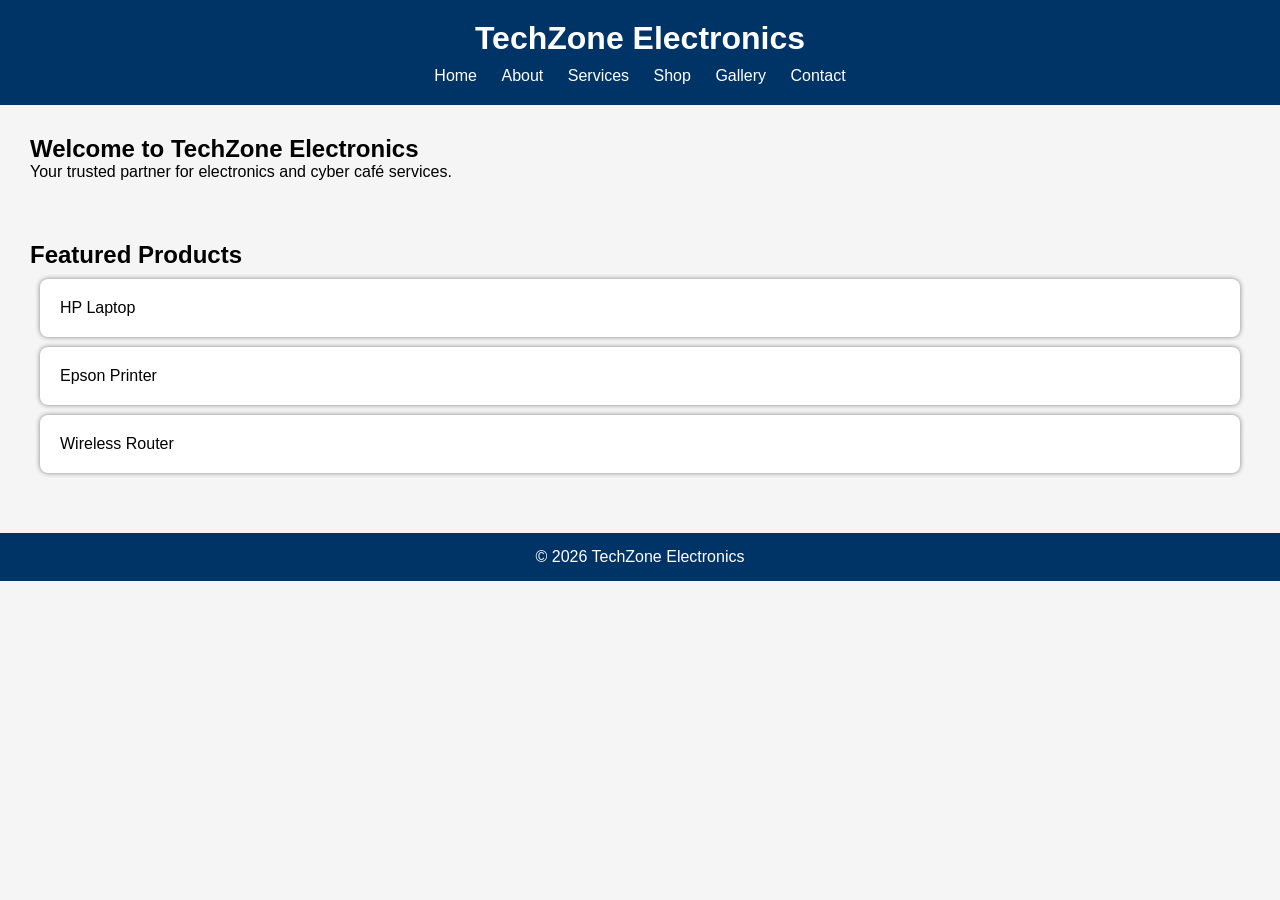
==== index.html @ 393b24fb "index" ====
<!DOCTYPE html>
<html>
<head>
    <title>TechZone Electronics</title>
    <link rel="stylesheet" href="css/style.css">
</head>
<body>

<header>
    <h1>TechZone Electronics</h1>
    <nav>
        <a href="index.html">Home</a>
        <a href="about.html">About</a>
        <a href="services.html">Services</a>
        <a href="shop.html">Shop</a>
        <a href="gallery.html">Gallery</a>
        <a href="contact.html">Contact</a>
    </nav>
</header>

<section>
    <h2>Welcome to TechZone Electronics</h2>
    <p>Your trusted partner for electronics and cyber café services.</p>
</section>

<section>
    <h2>Featured Products</h2>
    <div class="card">HP Laptop</div>
    <div class="card">Epson Printer</div>
    <div class="card">Wireless Router</div>
</section>

<footer>
    <p>&copy; 2026 TechZone Electronics</p>
</footer>

</body>
</html>
---- css/style.css ----
*{
    margin:0;
    padding:0;
    box-sizing:border-box;
}

body{
    font-family:Arial, sans-serif;
    background:#f5f5f5;
}

header{
    background:#003366;
    color:white;
    padding:20px;
    text-align:center;
}

nav{
    margin-top:10px;
}

nav a{
    color:white;
    text-decoration:none;
    margin:0 10px;
}

section{
    padding:30px;
}

.card{
    background:white;
    padding:20px;
    margin:10px;
    border-radius:8px;
    box-shadow:0 0 5px gray;
}

img{
    width:300px;
    margin:10px;
}

form input,
form textarea{
    width:100%;
    padding:10px;
}

button{
    background:#ff6600;
    color:white;
    border:none;
    padding:10px 20px;
}

footer{
    background:#003366;
    color:white;
    text-align:center;
    padding:15px;
    margin-top:20px;
}
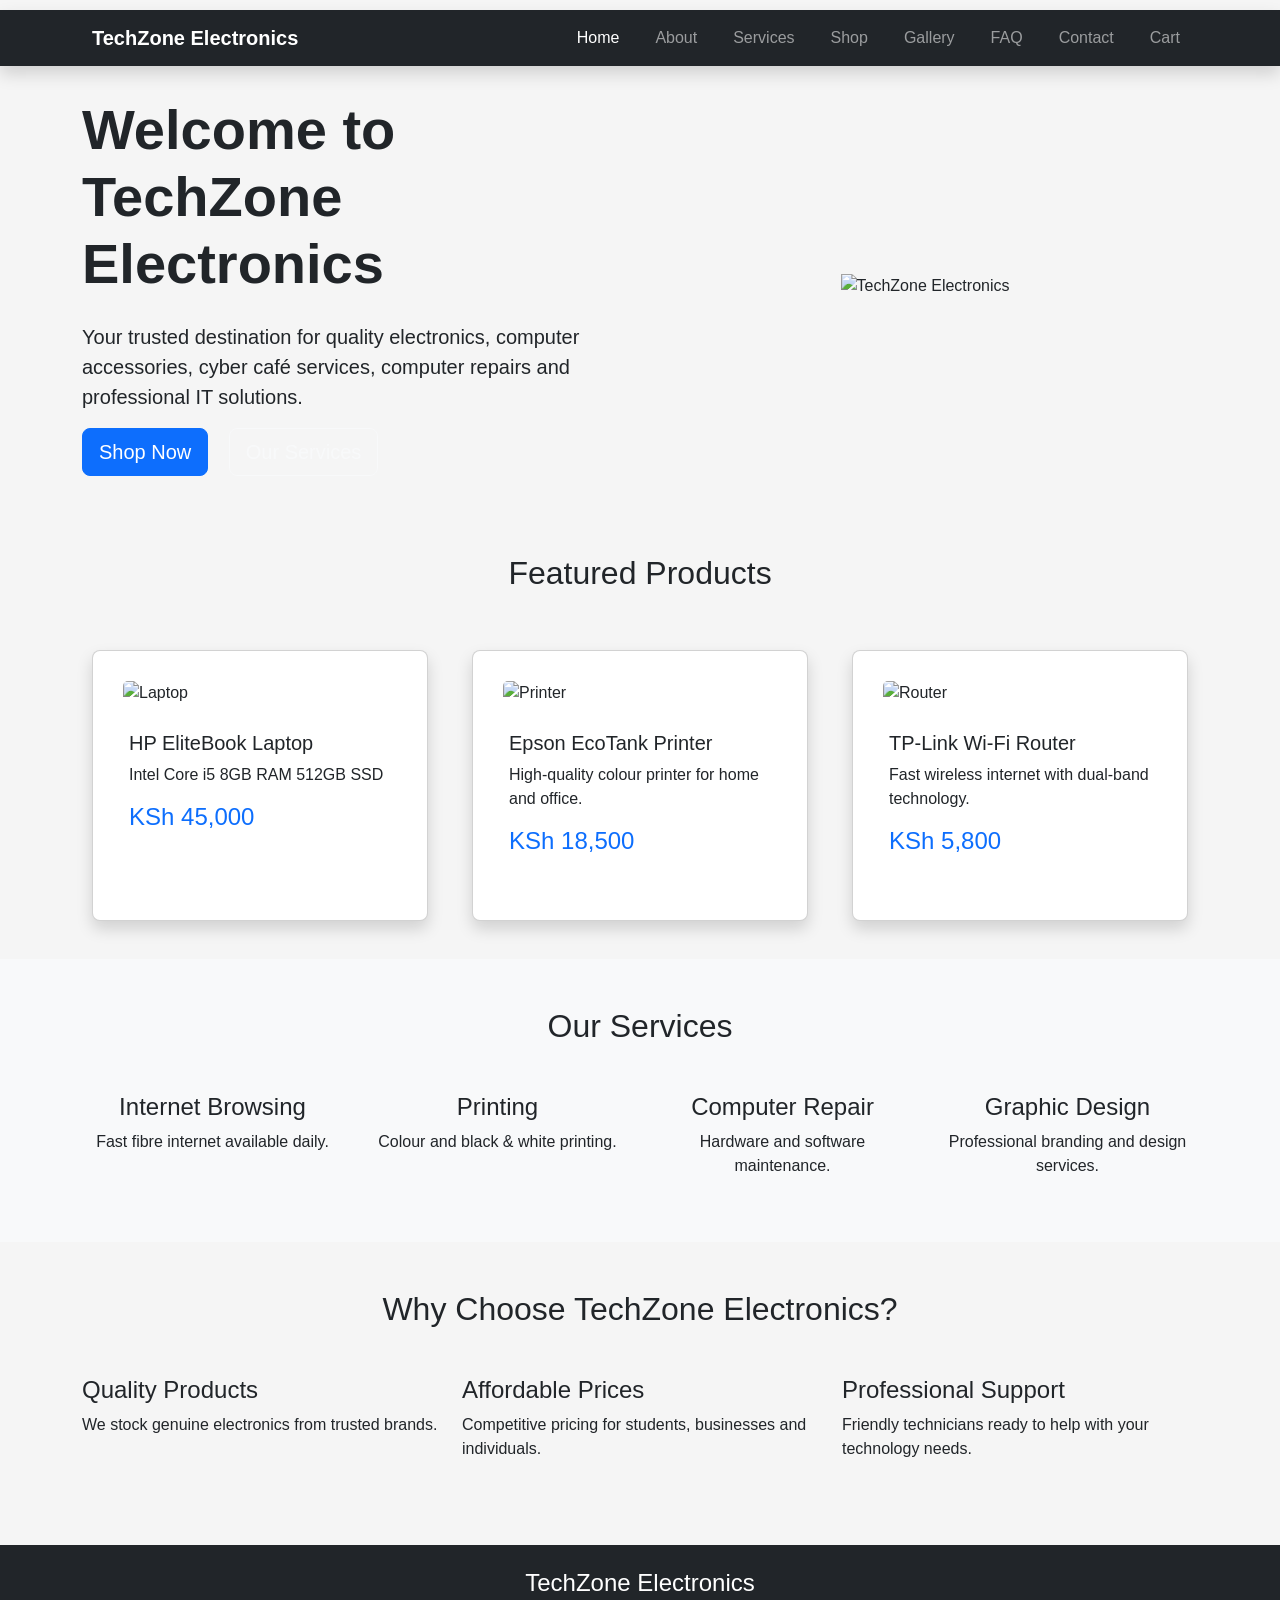
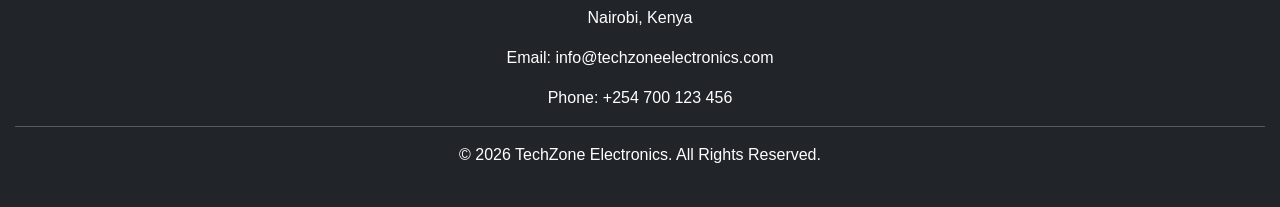
==== commit e588a23a: "bootstrap" ====
--- a/index.html
+++ b/index.html
@@ -1,38 +1,349 @@
 <!DOCTYPE html>
-<html>
+<html lang="en">
+
 <head>
-    <title>TechZone Electronics</title>
+    <meta charset="UTF-8">
+    <meta name="viewport" content="width=device-width, initial-scale=1.0">
+    <title>TechZone Electronics | Home</title>
+
+    <!-- Bootstrap CSS -->
+    <link href="https://cdn.jsdelivr.net/npm/bootstrap@5.3.3/dist/css/bootstrap.min.css" rel="stylesheet">
+
+    <!-- External CSS -->
     <link rel="stylesheet" href="css/style.css">
 </head>
+
 <body>
 
-<header>
-    <h1>TechZone Electronics</h1>
-    <nav>
-        <a href="index.html">Home</a>
-        <a href="about.html">About</a>
-        <a href="services.html">Services</a>
-        <a href="shop.html">Shop</a>
-        <a href="gallery.html">Gallery</a>
-        <a href="contact.html">Contact</a>
+    <!-- Navigation Bar -->
+    <nav class="navbar navbar-expand-lg navbar-dark bg-dark shadow">
+        <div class="container">
+
+            <a class="navbar-brand fw-bold" href="index.html">
+                TechZone Electronics
+            </a>
+
+            <button class="navbar-toggler" type="button" data-bs-toggle="collapse"
+                data-bs-target="#navbarNav">
+
+                <span class="navbar-toggler-icon"></span>
+
+            </button>
+
+            <div class="collapse navbar-collapse" id="navbarNav">
+
+                <ul class="navbar-nav ms-auto">
+
+                    <li class="nav-item">
+                        <a class="nav-link active" href="index.html">
+                            Home
+                        </a>
+                    </li>
+
+                    <li class="nav-item">
+                        <a class="nav-link" href="about.html">
+                            About
+                        </a>
+                    </li>
+
+                    <li class="nav-item">
+                        <a class="nav-link" href="services.html">
+                            Services
+                        </a>
+                    </li>
+
+                    <li class="nav-item">
+                        <a class="nav-link" href="shop.html">
+                            Shop
+                        </a>
+                    </li>
+
+                    <li class="nav-item">
+                        <a class="nav-link" href="gallery.html">
+                            Gallery
+                        </a>
+                    </li>
+
+                    <li class="nav-item">
+                        <a class="nav-link" href="faq.html">
+                            FAQ
+                        </a>
+                    </li>
+
+                    <li class="nav-item">
+                        <a class="nav-link" href="contact.html">
+                            Contact
+                        </a>
+                    </li>
+
+                    <li class="nav-item">
+                        <a class="nav-link" href="cart.html">
+                            Cart
+                        </a>
+                    </li>
+
+                </ul>
+
+            </div>
+
+        </div>
     </nav>
-</header>
-
-<section>
-    <h2>Welcome to TechZone Electronics</h2>
-    <p>Your trusted partner for electronics and cyber café services.</p>
-</section>
-
-<section>
-    <h2>Featured Products</h2>
-    <div class="card">HP Laptop</div>
-    <div class="card">Epson Printer</div>
-    <div class="card">Wireless Router</div>
-</section>
-
-<footer>
-    <p>&copy; 2026 TechZone Electronics</p>
-</footer>
+
+    <!-- Hero Section -->
+
+    <section class="hero">
+
+        <div class="container">
+
+            <div class="row align-items-center">
+
+                <div class="col-lg-6">
+
+                    <h1 class="display-4 fw-bold">
+                        Welcome to TechZone Electronics
+                    </h1>
+
+                    <p class="lead mt-4">
+
+                        Your trusted destination for quality electronics,
+                        computer accessories, cyber café services,
+                        computer repairs and professional IT solutions.
+
+                    </p>
+
+                    <a href="shop.html" class="btn btn-primary btn-lg me-3">
+                        Shop Now
+                    </a>
+
+                    <a href="services.html" class="btn btn-outline-light btn-lg">
+                        Our Services
+                    </a>
+
+                </div>
+
+                <div class="col-lg-6 text-center">
+
+                    <img src="images/hero.png"
+                        class="img-fluid"
+                        alt="TechZone Electronics">
+
+                </div>
+
+            </div>
+
+        </div>
+
+    </section>
+
+    <!-- Featured Products -->
+
+    <section class="container py-5">
+
+        <h2 class="text-center mb-5">
+            Featured Products
+        </h2>
+
+        <div class="row">
+
+            <div class="col-md-4">
+
+                <div class="card h-100 shadow">
+
+                    <img src="images/laptop.jpg"
+                        class="card-img-top"
+                        alt="Laptop">
+
+                    <div class="card-body">
+
+                        <h5 class="card-title">
+                            HP EliteBook Laptop
+                        </h5>
+
+                        <p class="card-text">
+
+                            Intel Core i5
+                            8GB RAM
+                            512GB SSD
+
+                        </p>
+
+                        <h4 class="text-primary">
+                            KSh 45,000
+                        </h4>
+
+                    </div>
+
+                </div>
+
+            </div>
+
+            <div class="col-md-4">
+
+                <div class="card h-100 shadow">
+
+                    <img src="images/printer.jpg"
+                        class="card-img-top"
+                        alt="Printer">
+
+                    <div class="card-body">
+
+                        <h5 class="card-title">
+                            Epson EcoTank Printer
+                        </h5>
+
+                        <p class="card-text">
+
+                            High-quality colour printer
+                            for home and office.
+
+                        </p>
+
+                        <h4 class="text-primary">
+                            KSh 18,500
+                        </h4>
+
+                    </div>
+
+                </div>
+
+            </div>
+
+            <div class="col-md-4">
+
+                <div class="card h-100 shadow">
+
+                    <img src="images/router.jpg"
+                        class="card-img-top"
+                        alt="Router">
+
+                    <div class="card-body">
+
+                        <h5 class="card-title">
+                            TP-Link Wi-Fi Router
+                        </h5>
+
+                        <p class="card-text">
+
+                            Fast wireless internet
+                            with dual-band technology.
+
+                        </p>
+
+                        <h4 class="text-primary">
+                            KSh 5,800
+                        </h4>
+
+                    </div>
+
+                </div>
+
+            </div>
+
+        </div>
+
+    </section>
+
+   
+
+    <section class="bg-light py-5">
+
+        <div class="container">
+
+            <h2 class="text-center mb-5">
+                Our Services
+            </h2>
+
+            <div class="row text-center">
+
+                <div class="col-md-3">
+                    <h4>Internet Browsing</h4>
+                    <p>Fast fibre internet available daily.</p>
+                </div>
+
+                <div class="col-md-3">
+                    <h4>Printing</h4>
+                    <p>Colour and black & white printing.</p>
+                </div>
+
+                <div class="col-md-3">
+                    <h4>Computer Repair</h4>
+                    <p>Hardware and software maintenance.</p>
+                </div>
+
+                <div class="col-md-3">
+                    <h4>Graphic Design</h4>
+                    <p>Professional branding and design services.</p>
+                </div>
+
+            </div>
+
+        </div>
+
+    </section>
+
+  
+
+    <section class="container py-5">
+
+        <h2 class="text-center">
+            Why Choose TechZone Electronics?
+        </h2>
+
+        <div class="row mt-5">
+
+            <div class="col-md-4">
+                <h4>Quality Products</h4>
+                <p>We stock genuine electronics from trusted brands.</p>
+            </div>
+
+            <div class="col-md-4">
+                <h4>Affordable Prices</h4>
+                <p>Competitive pricing for students, businesses and individuals.</p>
+            </div>
+
+            <div class="col-md-4">
+                <h4>Professional Support</h4>
+                <p>Friendly technicians ready to help with your technology needs.</p>
+            </div>
+
+        </div>
+
+    </section>
+
+   
+
+    <footer class="bg-dark text-white text-center py-4">
+
+        <h4>TechZone Electronics</h4>
+
+        <p>
+            Nairobi, Kenya
+        </p>
+
+        <p>
+            Email: info@techzoneelectronics.com
+        </p>
+
+        <p>
+            Phone: +254 700 123 456
+        </p>
+
+        <hr>
+
+        <p>
+            &copy; 2026 TechZone Electronics. All Rights Reserved.
+        </p>
+
+    </footer>
+
+    
+
+    <script src="https://cdn.jsdelivr.net/npm/bootstrap@5.3.3/dist/js/bootstrap.bundle.min.js"></script>
+
+   
+
+    <script src="js/darkmode.js"></script>
 
 </body>
+
 </html>
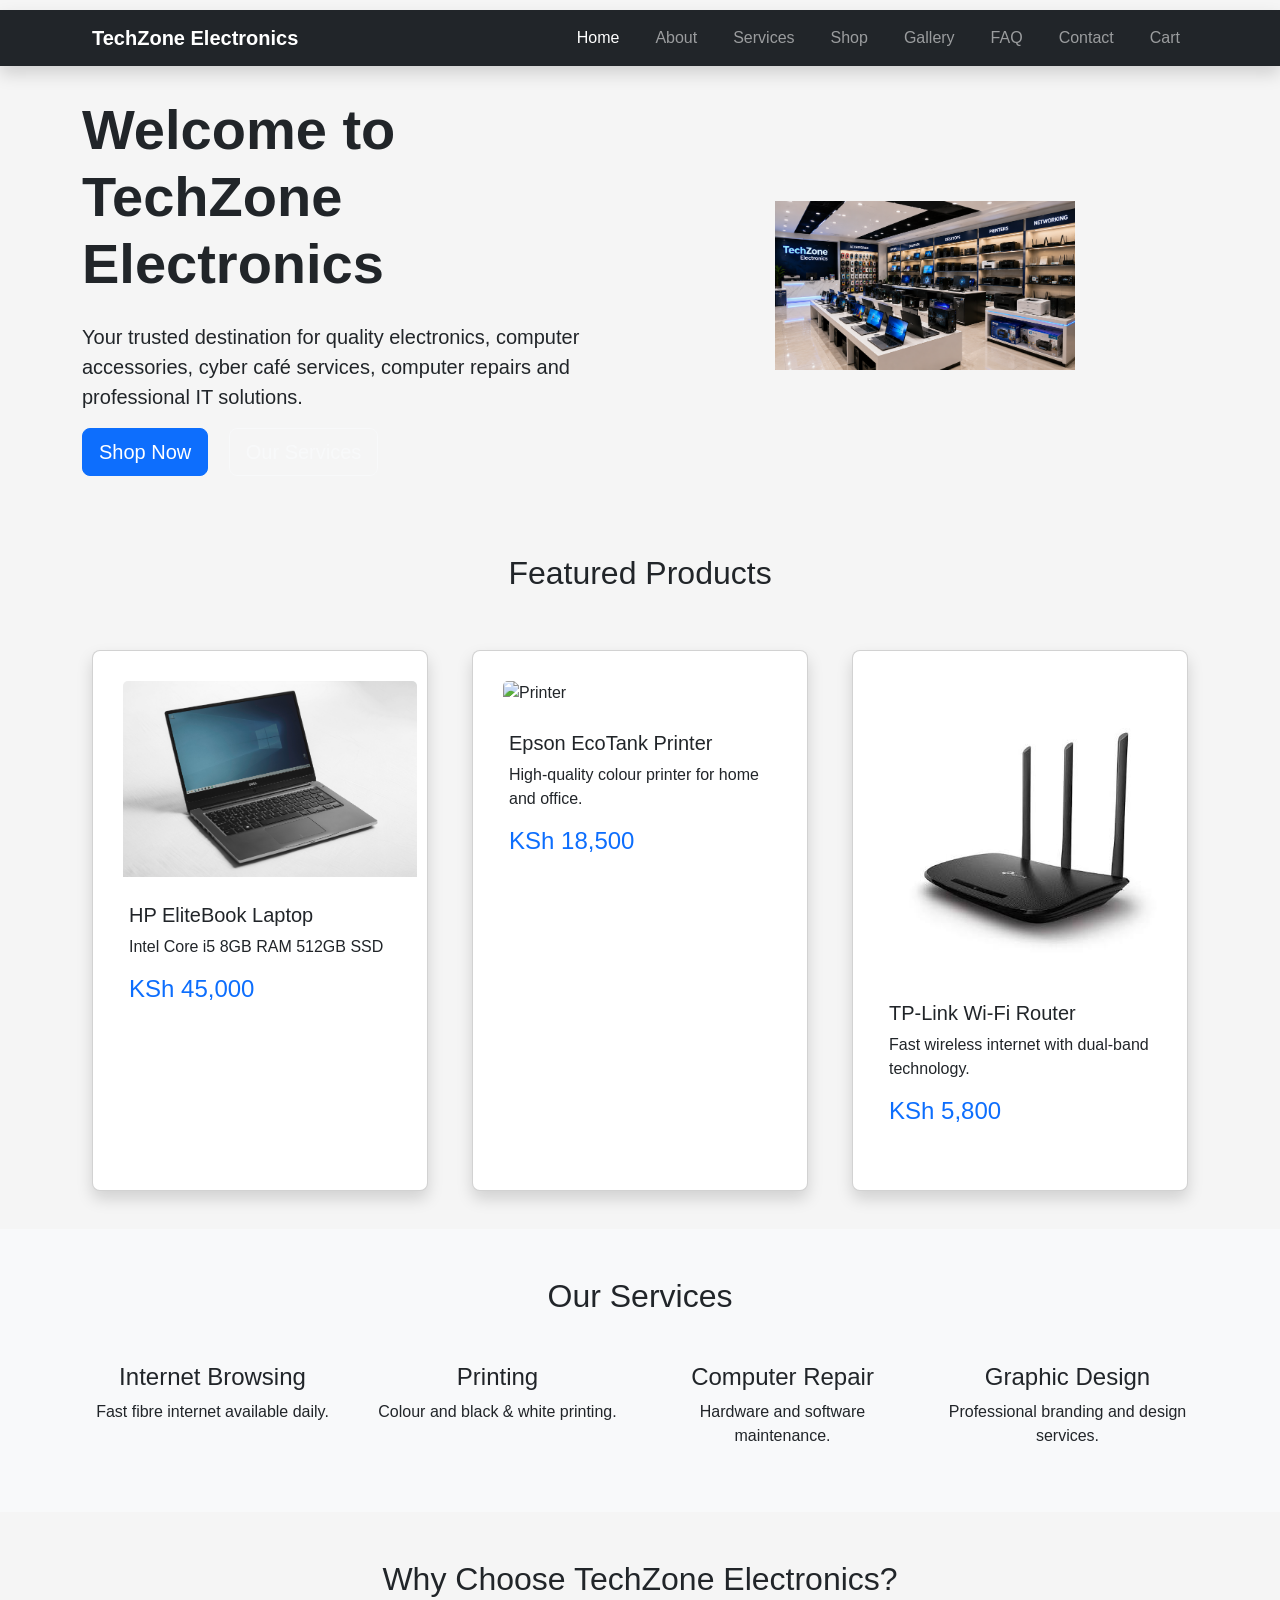
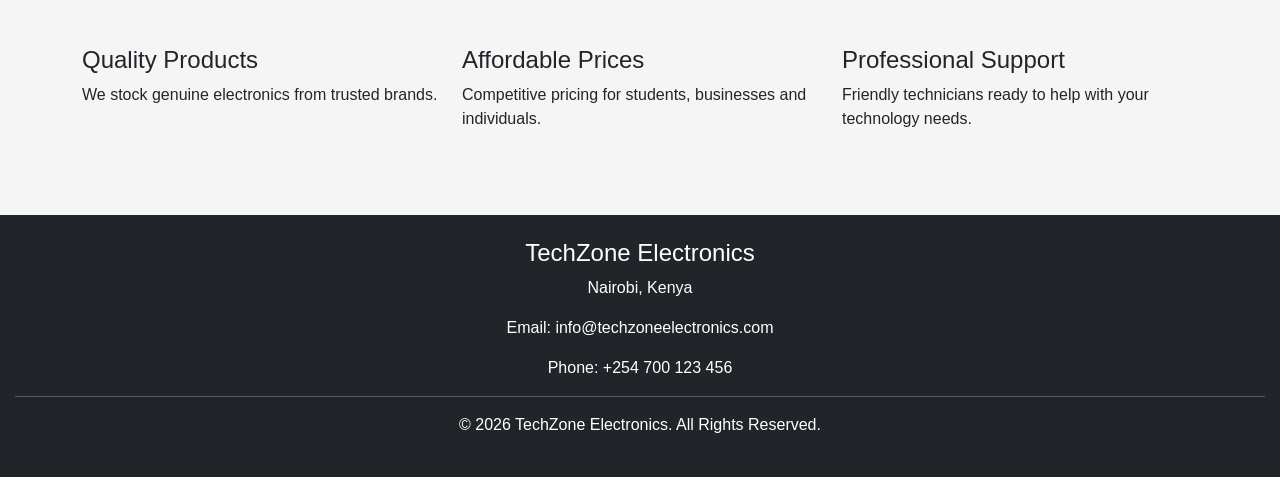
==== commit ade5b94b: "Image home" ====
--- a/index.html
+++ b/index.html
@@ -89,7 +89,7 @@
         </div>
     </nav>
 
-    <!-- Hero Section -->
+  
 
     <section class="hero">
 
@@ -123,7 +123,7 @@
 
                 <div class="col-lg-6 text-center">
 
-                    <img src="images/hero.png"
+                    <img src="Images/hero.png"
                         class="img-fluid"
                         alt="TechZone Electronics">
 
@@ -135,7 +135,7 @@
 
     </section>
 
-    <!-- Featured Products -->
+    
 
     <section class="container py-5">
 
@@ -149,7 +149,7 @@
 
                 <div class="card h-100 shadow">
 
-                    <img src="images/laptop.jpg"
+                    <img src="Images/Laptop.jpg"
                         class="card-img-top"
                         alt="Laptop">
 
@@ -181,7 +181,7 @@
 
                 <div class="card h-100 shadow">
 
-                    <img src="images/printer.jpg"
+                    <img src="Images/Printer.jpg"
                         class="card-img-top"
                         alt="Printer">
 
@@ -212,7 +212,7 @@
 
                 <div class="card h-100 shadow">
 
-                    <img src="images/router.jpg"
+                    <img src="Images/Router.jpg"
                         class="card-img-top"
                         alt="Router">
 
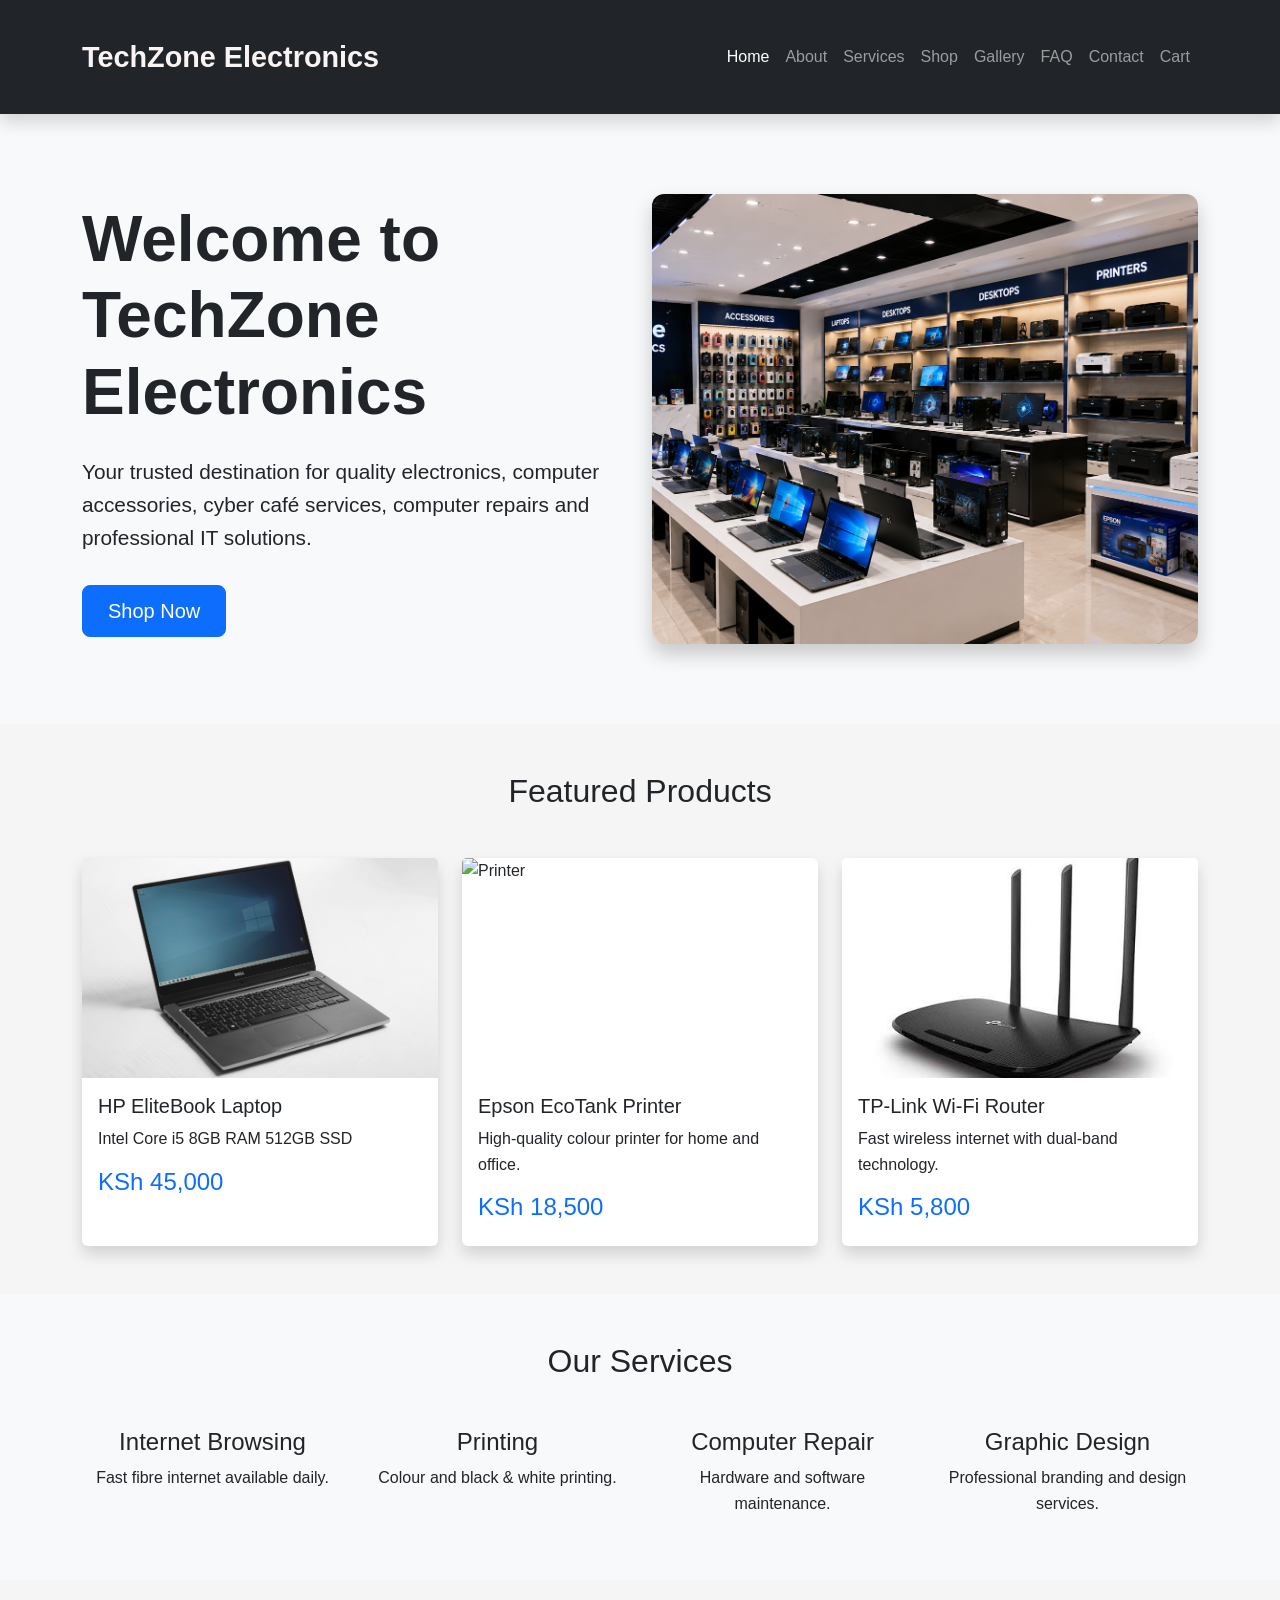
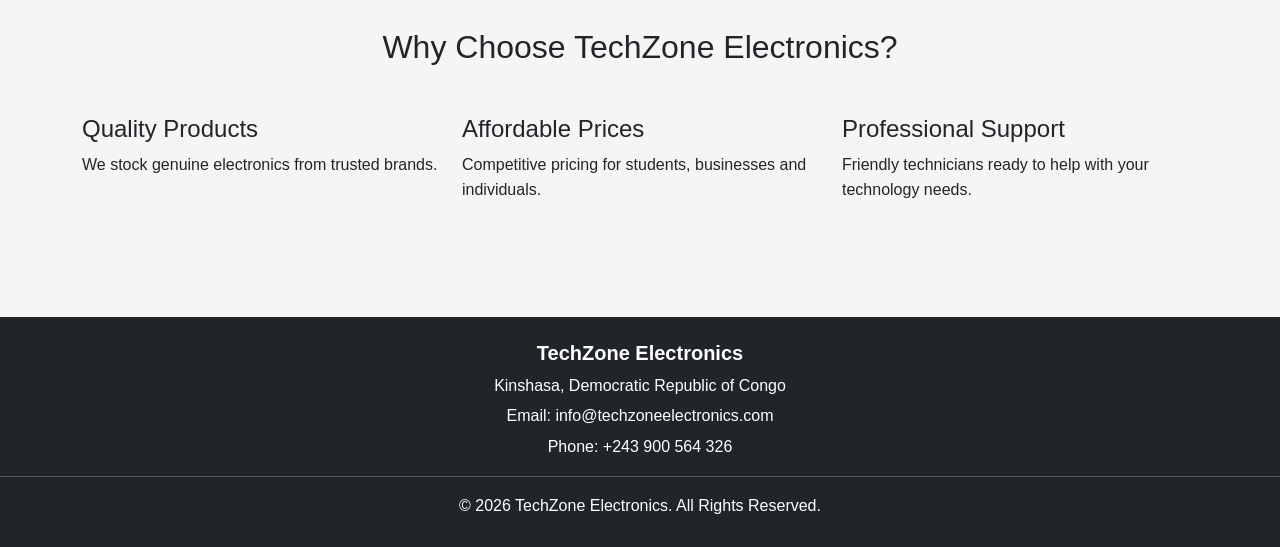
==== commit c14374ca: "Major Update" ====
--- a/index.html
+++ b/index.html
@@ -6,16 +6,15 @@
     <meta name="viewport" content="width=device-width, initial-scale=1.0">
     <title>TechZone Electronics | Home</title>
 
-    <!-- Bootstrap CSS -->
+ 
     <link href="https://cdn.jsdelivr.net/npm/bootstrap@5.3.3/dist/css/bootstrap.min.css" rel="stylesheet">
 
-    <!-- External CSS -->
+  
     <link rel="stylesheet" href="css/style.css">
 </head>
 
 <body>
 
-    <!-- Navigation Bar -->
     <nav class="navbar navbar-expand-lg navbar-dark bg-dark shadow">
         <div class="container">
 
@@ -314,19 +313,14 @@
 
     <footer class="bg-dark text-white text-center py-4">
 
-        <h4>TechZone Electronics</h4>
-
-        <p>
-            Nairobi, Kenya
-        </p>
-
-        <p>
-            Email: info@techzoneelectronics.com
-        </p>
-
-        <p>
-            Phone: +254 700 123 456
-        </p>
+        
+        <h5>TechZone Electronics</h5>
+
+        <p>Kinshasa, Democratic Republic of Congo</p>
+
+        <p>Email: info@techzoneelectronics.com</p>
+
+        <p>Phone: +243 900 564 326</p>
 
         <hr>
 
@@ -342,7 +336,7 @@
 
    
 
-    <script src="js/darkmode.js"></script>
+    <script src="js/script.js"></script>
 
 </body>
 
--- a/css/style.css
+++ b/css/style.css
@@ -1,65 +1,254 @@
 *{
+
     margin:0;
-    padding:0;
+    padding:0
     box-sizing:border-box;
+
 }
 
 body{
-    font-family:Arial, sans-serif;
-    background:#f5f5f5;
-}
-
-header{
-    background:#003366;
-    color:white;
-    padding:20px;
-    text-align:center;
-}
-
-nav{
-    margin-top:10px;
-}
-
-nav a{
-    color:white;
-    text-decoration:none;
-    margin:0 10px;
-}
-
-section{
-    padding:30px;
+    font-family: 'Poppins', Arial, Helvetica, sans-serif;
+    line-height: 1.6;
+    background-color: #f5f5f5;
+}
+
+body{
+font-family: 'Poppins', Arial, Helvetica, sans-serif;
+line-height: 1.6;
+background-color: #f5f5f5;
+
+}
+
+.navbar{
+    
+    padding: 1.8rem;
+}
+
+.navbar-brand{
+    font-size: 1.8rem;
+    font-weight: 700;
+    color: #f9f3f3;
+    text-decoration: none;
+}
+.nav-links{
+   margin-left: 15px;
+   font-size: 18px;
+}
+.nav-links:hover{
+     color:#0d6efd !important;
+
+}
+
+.hero{
+    background-color: #f8f9fa;
+    padding: 80px 0;
+    
+}
+
+.hero h1{
+    font-size: 4rem;
+    font-weight: bold;
+    margin-bottom: 20px;
+}
+
+.hero p{
+    font-size: 1.3rem;
+    margin-bottom: 30px;
+}
+
+.hero img{
+    width: 100%;
+    height: 450px;
+    object-fit: cover;
+    border-radius: 12px;
+    box-shadow: 0 10px 20px rgba(0, 0, 0,.2);
+}
+
+.btn{
+    
+    padding: 10px 25px;
+    border-radius: 8px;
+    
 }
 
 .card{
+    transition:.3s;
+    border:none;
+
+}
+.card:hover{
+    transform: translateY(-8px);
+    box-shadow: 0 10px 20px rgba(0, 0, 0,.2);
+}
+
+.card img{
+   
+    height: 220px;
+    object-fit: cover;
+    
+}
+
+
+.products{
+    margin-bottom:30px;
+
+}
+
+@searchInput{
+   
+    margin-bottom: 20px;
+}
+
+.filter-btn{
+    margin: 5px;
+   
+}
+
+.gallery img{
+    width: 100%;
+    height: 250px;
+    object-fit: cover;
+    border-radius: 10px;
+    transition: .3s;    
+}
+.gallery img:hover{
+    transform: scale(1.05);
+    
+}
+
+.about img{
+    width: 100%;
+    border-radius: 10px;
+   
+}
+
+.serrvice-card{
+   padding: 20px;
+   text-align: center;
+}
+
+
+.accordion-button{
+    
+    font-weight: bold;
+   
+}
+
+form{
+    background-color: #f8f9fa;
+    padding: 25px;
+    border-radius: 10px;
+    box-shadow: 0 5px 15px rgba(0, 0, 0,.1);
+
+}
+
+form input, form textarea{
+   
+    margin-bottom: 15px;
+    
+}
+
+.contact-info{
+    background-color: #f8f9fa;
+    padding: 25px;
+    border-radius: 10px;
+    box-shadow: 0 5px 15px rgba(0, 0, 0,.1);
+}
+
+table{
     background:white;
-    padding:20px;
-    margin:10px;
-    border-radius:8px;
-    box-shadow:0 0 5px gray;
-}
-
-img{
-    width:300px;
-    margin:10px;
-}
-
-form input,
-form textarea{
-    width:100%;
-    padding:10px;
-}
-
-button{
-    background:#ff6600;
-    color:white;
-    border:none;
-    padding:10px 20px;
+    border: 1px solid #ccc;
+}
+
+table th{
+    
+    text-align: center;
+
+}
+table td{
+    vertical-align: middle;
+    
 }
 
 footer{
-    background:#003366;
-    color:white;
-    text-align:center;
-    padding:15px;
-    margin-top:20px;
+    margin-top: 50px;
+
+}
+
+footer h5{
+    font-weight: bold;
+   
+}
+footer p{
+    margin: 5px 0;
+
+    
+}
+
+
+
+@media (max-width:992px){
+    .hero{
+       text-align: center;
+    }
+    .hero h1{
+        font-size: 3rem;
+    }
+    .hero img{
+        margin-top: 30px;
+        height:350px;
+
+    }
+}
+
+@media(max-width:768px){
+    .hero{
+        padding: 50px 0;
+    }
+    .hero h1{
+        font-size: 2.5rem;
+    }
+    .hero p{
+        font-size: 1.1rem;
+    }
+    .hero img{
+        height:100px;
+    }
+    .card img{
+        height: 180px;
+    }
+    .gallery img{
+        height: 180px;
+    }
+    .navbar-brand{
+        font-size: 1.5rem;
+    }
+}
+
+@media(max-width:576px){
+    .hero h1{
+        font-size: 2rem;
+    }
+    .hero p{
+        font-size: 1rem;
+    }
+    .hero img{
+        height:250px;
+    }
+    .btn{
+        width: 100%;    
+        margin-bottom: 10px;
+    }
+    .card{
+        margin-bottom: 20px;
+    }
+    .card img{
+        height: 150px;
+    }
+    .gallery img{
+        height: 150px;
+    }
+    table {
+        font-size: 14px;
+    }
 }
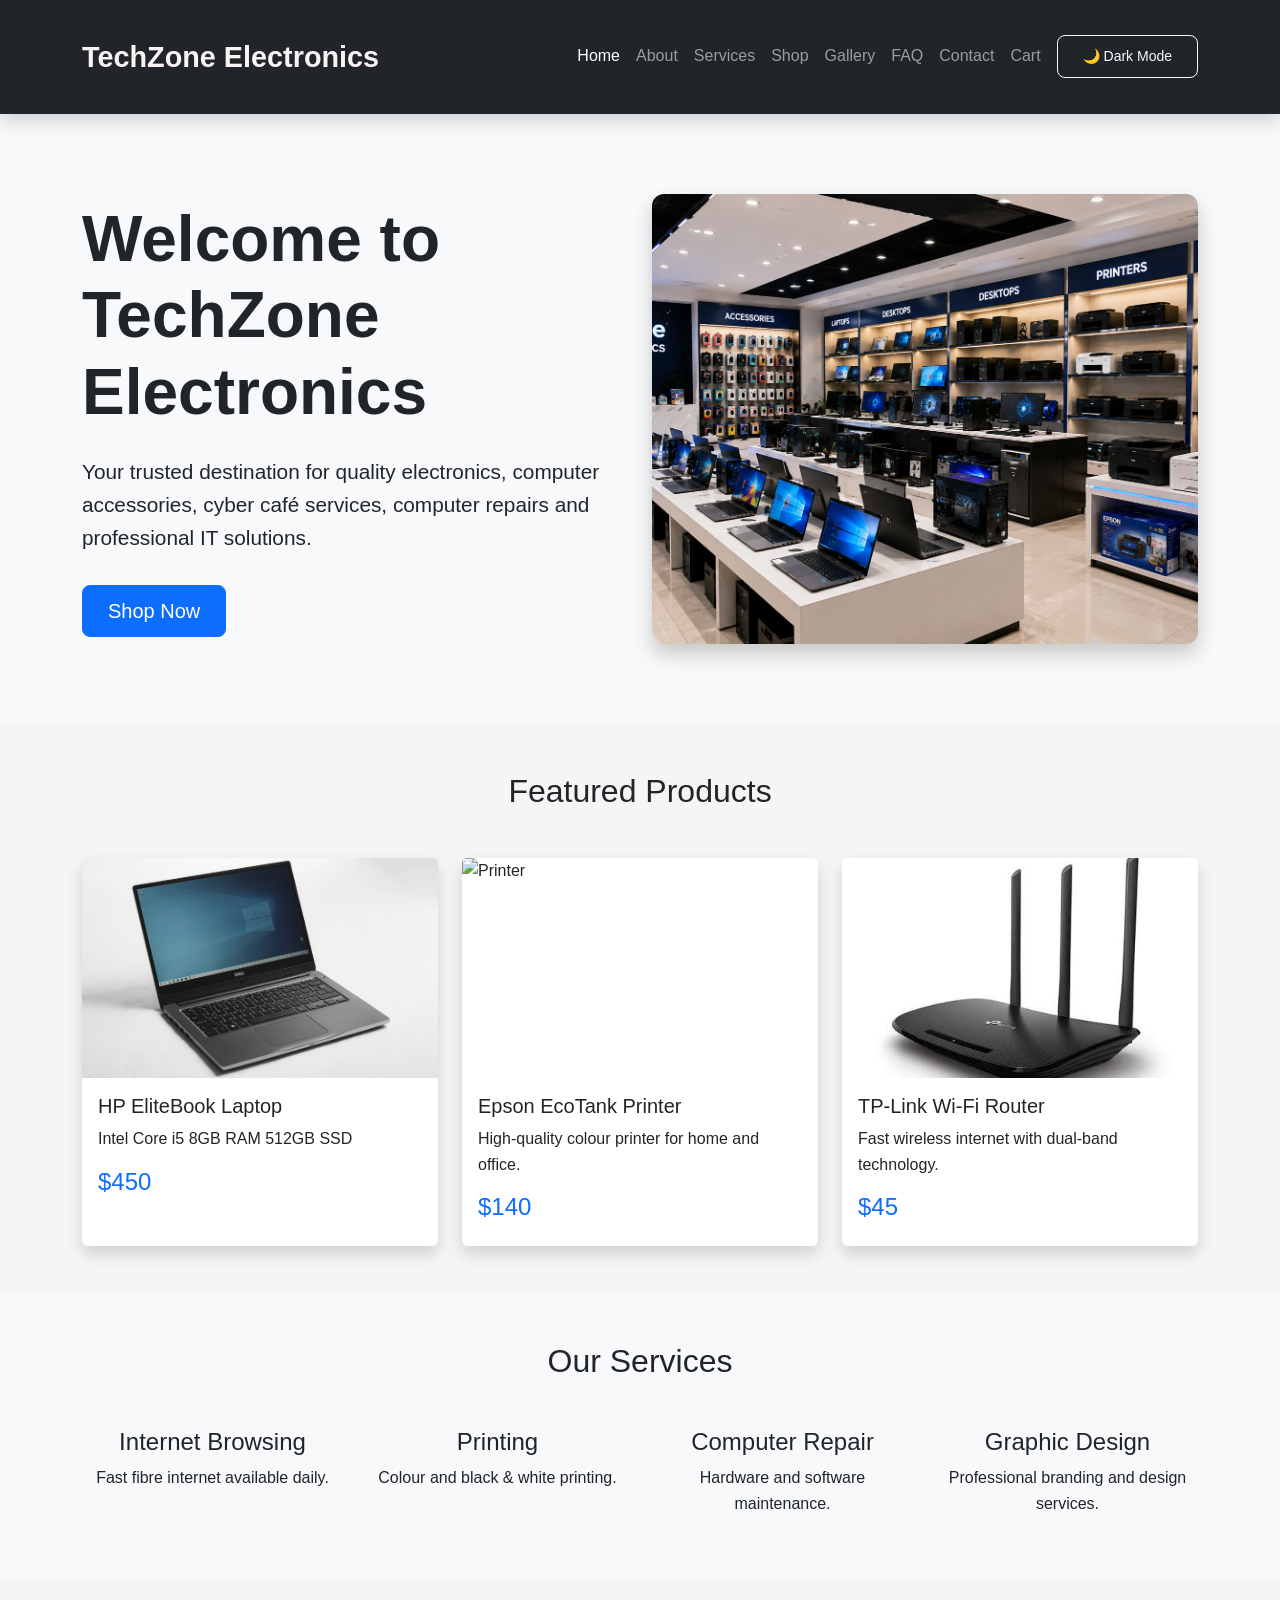
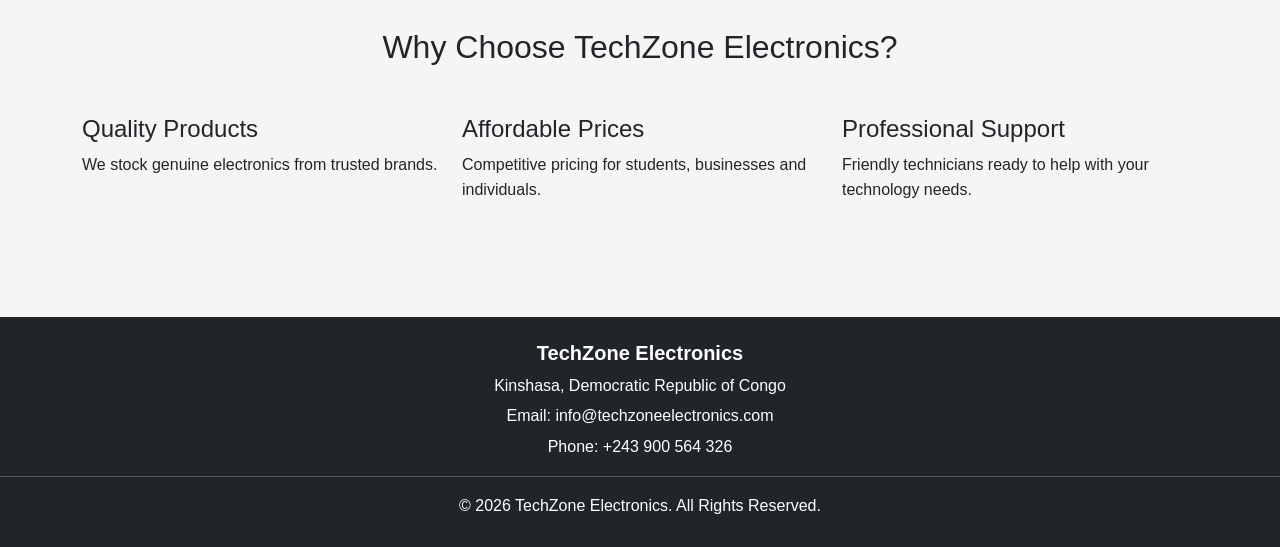
==== commit 7d67b50a: "adding the dark mode button" ====
--- a/index.html
+++ b/index.html
@@ -80,6 +80,12 @@
                             Cart
                         </a>
                     </li>
+                    <li class="nav-item">
+                         <button id="darkModeBtn" class="btn btn-outline-light btn-sm ms-2">
+                            🌙 Dark Mode
+                        </button>
+                    </li>
+
 
                 </ul>
 
@@ -167,7 +173,7 @@
                         </p>
 
                         <h4 class="text-primary">
-                            KSh 45,000
+                            $450
                         </h4>
 
                     </div>
@@ -198,7 +204,7 @@
                         </p>
 
                         <h4 class="text-primary">
-                            KSh 18,500
+                            $140
                         </h4>
 
                     </div>
@@ -229,7 +235,7 @@
                         </p>
 
                         <h4 class="text-primary">
-                            KSh 5,800
+                            $45
                         </h4>
 
                     </div>
--- a/css/style.css
+++ b/css/style.css
@@ -1,7 +1,7 @@
 *{
 
     margin:0;
-    padding:0
+    padding:0;
     box-sizing:border-box;
 
 }
